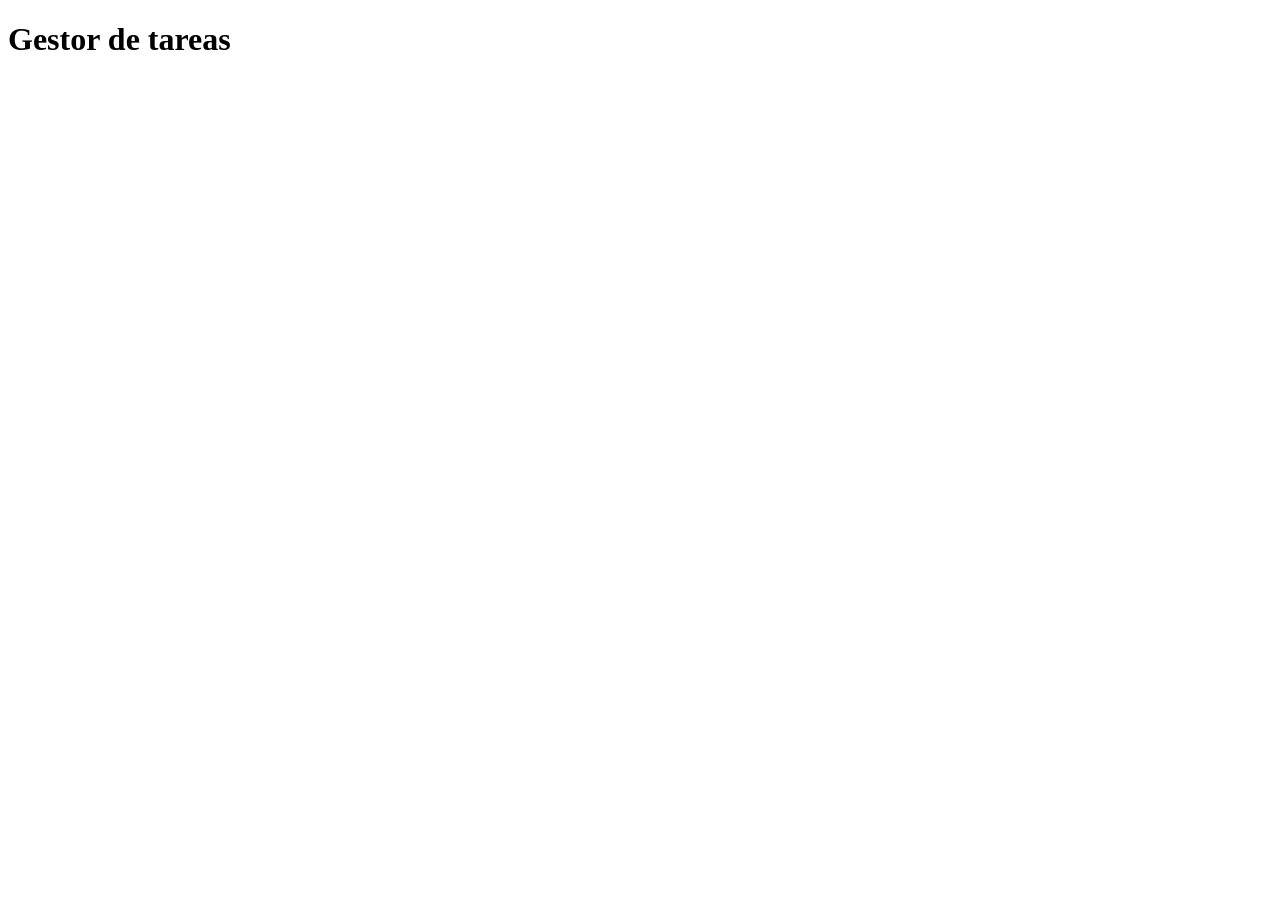
==== index.html @ e81f1b67 "index" ====
<!DOCTYPE html>
<html lang="es">
<head>
    <meta charset="UTF-8">
    <meta name="viewport" content="width=device-width, initial-scale=1">
    <title>Tareas</title>
</head>
<body>
    <h1>Gestor de tareas</h1>
</body>
</html>
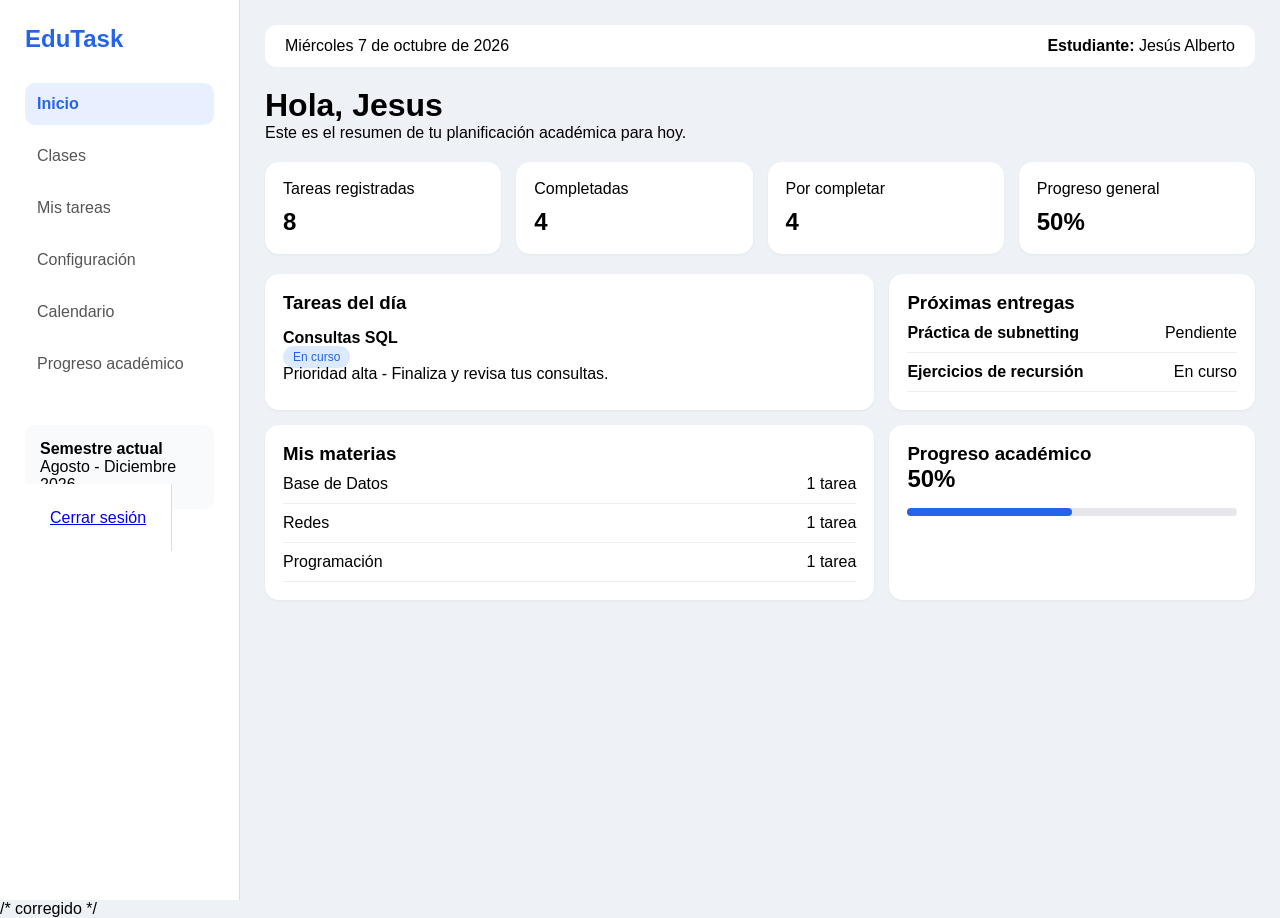
==== commit 25db0a03: "validar login" ====
--- a/index.html
+++ b/index.html
@@ -2,10 +2,10 @@
 <html lang="es">
 <head>
     <meta charset="UTF-8">
-    <meta name="viewport" content="width=device-width, initial-scale=1">
-    <title>Tareas</title>
+    <meta http-equiv="refresh" content="0; url=./HTML proyecto programación web/Login/Inicio/inicio.html">
+    <title>Redireccionando...</title>
 </head>
 <body>
-    <h1>Gestor de tareas</h1>
+    <p>Cargando aplicación... Si no serás redirigido automáticamente, <a href="./HTML proyecto programación web/Login/Inicio/inicio.html">haz clic aquí</a>.</p>
 </body>
 </html>
